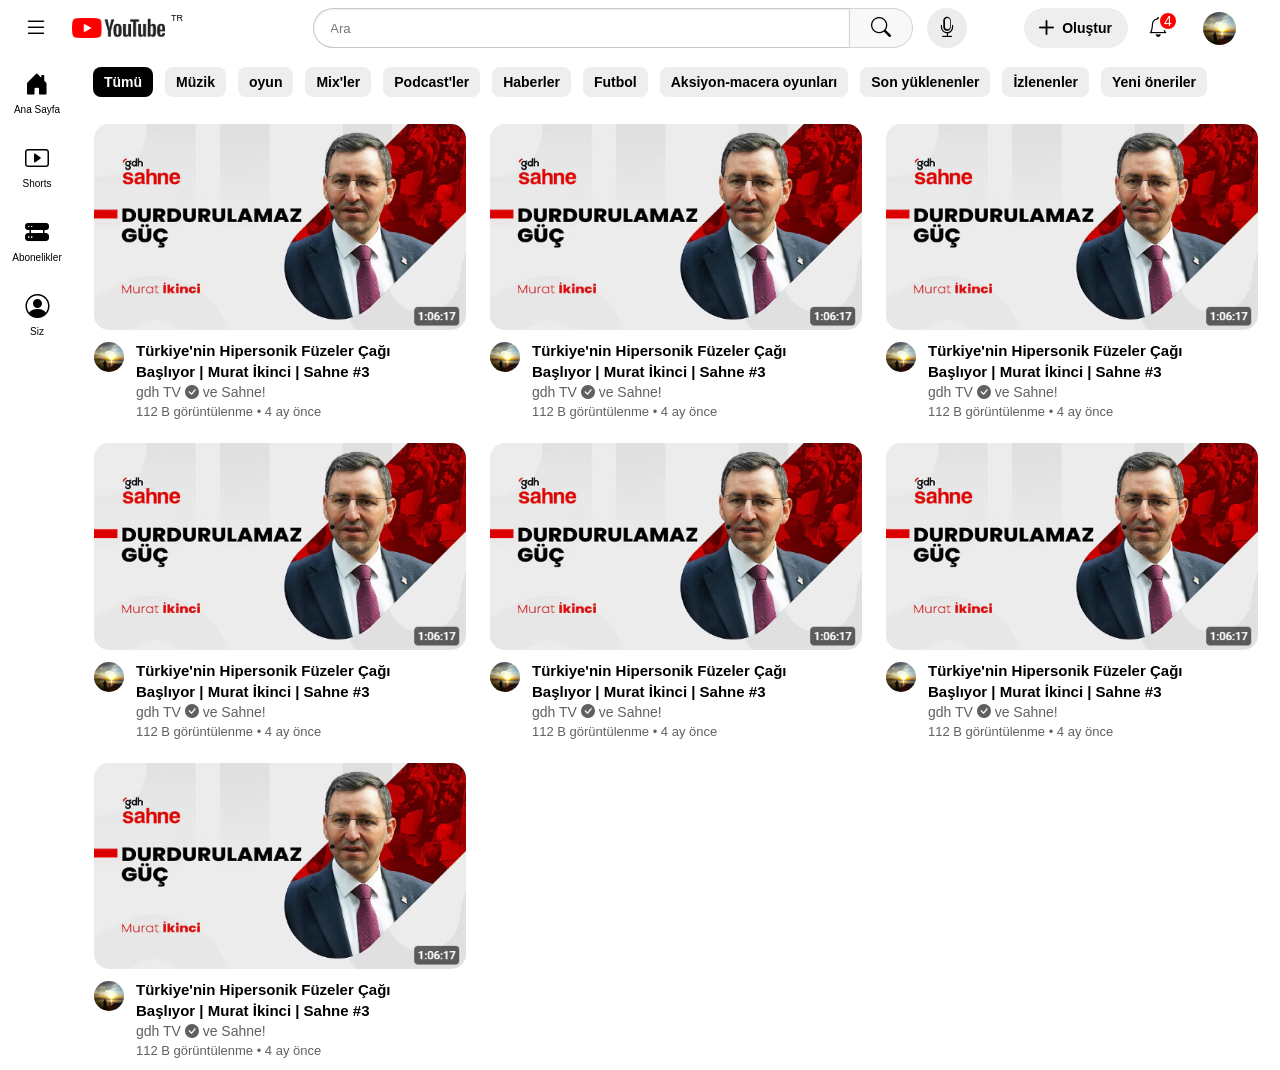
==== index.html @ d1ec2a56 "index yaptım adını" ====
<!doctype html>
<html lang="en">
    <head>
        <meta charset="UTF-8" />
        <meta name="viewport" content="width=device-width, initial-scale=1.0" />
        <link rel="stylesheet" href="youtube.css" />
        <link rel="icon" type="image/svg+xml" href="youtube-svgrepo-com.svg" />
        <title>YouTube</title>
        <link
            href="https://cdn.jsdelivr.net/npm/bootstrap-icons@1.11.3/font/bootstrap-icons.css"
            rel="stylesheet"
            YouTube
            Premium
        />
    </head>
    <body>
        <div class="container-dis">
            <div class="header">
                <div class="header-left">
                    <div class="justify">
                        <i class="bi bi-list"></i>
                    </div>
                    <div class="youtube-icon">
                        <img
                            src="YouTube_Logo_2017.svg.png"
                            alt="YouTube Logo"
                        />
                        <p>TR</p>
                    </div>
                </div>
                <div class="header-center">
                    <div class="input-dis">
                        <div class="input-t">
                            <input placeholder="Ara" type="text" />
                        </div>
                        <button class="search-button">
                            <i class="bi bi-search"></i>
                        </button>
                    </div>
                    <div class="mini-input">
                        <button class="">
                            <i class="bi bi-search"></i>
                        </button>
                    </div>
                    <button class="mic">
                        <i class="bi bi-mic"></i>
                    </button>
                </div>
                <div class="header-right">
                    <div class="olustur">
                        <i class="arti bi bi-plus"></i>
                        <p>Oluştur</p>
                    </div>
                    <div class="bildirim">
                        <i class="bi bi-bell"></i>
                        <span class="bildirim-red">4</span>
                    </div>
                    <div class="header-foto">
                        <img src="ahmet-foto.png" alt="ahmet foto" />
                    </div>
                </div>
            </div>
            <div class="site-container">
                <div class="site-sidebar">
                    <div class="sidebar-ust">
                        <div class="sidebar-item hop">
                            <i class="bi bi-house-door-fill"></i>
                            <p class="sidebar-item-p">Ana Sayfa</p>
                        </div>
                        <div class="sidebar-item">
                            <i class="bi bi-music-player"></i>
                            <p class="sidebar-item-p">Shorts</p>
                        </div>
                    </div>
                    <div class="sidebar-orta">
                        <div class="sidebar-item sidebar-orta-baslik">
                            <h4>Abonelikler</h4>
                            <i class="bi bi-chevron-right"></i>
                        </div>

                        <div class="sidebar-item">
                            <img src="ahmet-foto.png" alt="ahmet foto" />
                            <p class="sidebar-item-p">Ahmet</p>
                            <div class="mavi-bildirim"></div>
                        </div>
                        <div class="sidebar-item">
                            <img src="ahmet-foto.png" alt="ahmet foto" />
                            <p class="sidebar-item-p">Elraenn</p>
                            <div class="mavi-bildirim"></div>
                        </div>
                        <div class="sidebar-item">
                            <img src="ahmet-foto.png" alt="ahmet foto" />
                            <p class="sidebar-item-p">Elraenn</p>
                            <div class="mavi-bildirim"></div>
                        </div>
                        <div class="sidebar-item">
                            <img src="ahmet-foto.png" alt="ahmet foto" />
                            <p class="sidebar-item-p">Elraenn</p>
                            <div class="mavi-bildirim"></div>
                        </div>
                        <div class="sidebar-item">
                            <img src="ahmet-foto.png" alt="ahmet foto" />
                            <p class="sidebar-item-p">Elraenn</p>
                            <div class="mavi-bildirim"></div>
                        </div>
                        <div class="sidebar-item">
                            <img src="ahmet-foto.png" alt="ahmet foto" />
                            <p class="sidebar-item-p">Elraenn</p>
                            <div class="mavi-bildirim"></div>
                        </div>
                        <div class="sidebar-item">
                            <img src="ahmet-foto.png" alt="ahmet foto" />
                            <p class="sidebar-item-p">Elraenn</p>
                            <div class="mavi-bildirim"></div>
                        </div>
                        <div class="sidebar-item">
                            <i class="ok-assagi bi bi-chevron-down"></i>
                            <h5>Daha fazla göster</h5>
                        </div>
                    </div>
                    <div class="sidebar-orta">
                        <div class="sidebar-item sidebar-orta-baslik">
                            <h4>Siz</h4>
                            <i class="ok-sag bi bi-chevron-right"></i>
                        </div>
                        <div class="sidebar-item">
                            <i class="bi bi-person-square"></i>
                            <p class="sidebar-item-p">Kanalınız</p>
                        </div>
                        <div class="sidebar-item">
                            <i class="bi bi-reply"></i>
                            <p class="sidebar-item-p">Geçmiş</p>
                        </div>
                        <div class="sidebar-item">
                            <i class="bi bi-menu-button-wide"></i>
                            <p class="sidebar-item-p">Oynatma Listeleri</p>
                        </div>
                        <div class="sidebar-item">
                            <i class="bi bi-x-circle"></i>
                            <p class="sidebar-item-p">Daha sonra izle</p>
                        </div>
                        <div class="sidebar-item">
                            <i class="bi bi-suit-heart"></i>
                            <p class="sidebar-item-p">Begendigim videolar</p>
                        </div>
                        <div class="sidebar-item">
                            <i class="bi bi-badge-4k-fill"></i>
                            <p class="sidebar-item-p">videolarınız</p>
                        </div>
                        <div class="sidebar-item">
                            <i class="bi bi-box-arrow-in-down"></i>
                            <p class="sidebar-item-p">İndirilenler</p>
                        </div>
                    </div>
                    <div class="sidebar-orta">
                        <div class="h4 kesfet">keşfet</div>
                        <div class="sidebar-item">
                            <i class="bi bi-music-note"></i>
                            <p class="sidebar-item-p">Müzik</p>
                        </div>
                        <div class="sidebar-item">
                            <i class="bi bi-tv"></i>
                            <p class="sidebar-item-p">Canlı</p>
                        </div>
                        <div class="sidebar-item">
                            <i class="bi bi-joystick"></i>
                            <p class="sidebar-item-p">Oyun</p>
                        </div>

                        <div class="sidebar-item">
                            <i class="ok-assagi bi bi-chevron-down"></i>
                            <h5>Daha fazla göster</h5>
                        </div>
                    </div>
                    <div class="sidebar-orta">
                        <div class="h-beş">YouTube'dan daha fazla...</div>
                        <div class="sidebar-item">
                            <i class="kirmizi bi bi-youtube"></i>
                            <p class="sidebar-item-p">YouTube Premium</p>
                        </div>
                        <div class="sidebar-item">
                            <img
                                src="youtube-music-song-multimedia-audio-svgrepo-com.svg"
                                alt=""
                            />
                            <p class="sidebar-item-p">YouTube Music</p>
                        </div>
                        <div class="sidebar-item">
                            <img
                                src="youtube-music-song-multimedia-audio-svgrepo-com.svg"
                                alt=""
                            />
                            <p class="sidebar-item-p">YouTube Kids</p>
                        </div>
                    </div>
                    <div class="sidebar-orta">
                        <div class="sidebar-item">
                            <i class="bi bi-flag"></i>
                            <p class="sidebar-item-p">İçerik bildirme geç...</p>
                        </div>
                    </div>
                    <div class="sidebar-orta">
                        <div class="sidebar-footer">
                            <div class="footer-links">
                                <a href="#">Hakkında</a>
                                <a href="#">Basın</a>
                                <a href="#">Telif hakkı</a>
                                <a href="#">Bize ulaşın</a>
                                <a href="#">İçerik Üreticiler</a>
                                <a href="#">Reklam verme</a>
                                <a href="#">Geliştiriciler</a>
                            </div>

                            <div class="footer-links">
                                <a href="#">Şartlar</a>
                                <a href="#">Gizlilik</a>
                                <a href="#">Politika ve Güvenlik</a>
                                <a href="#">YouTube Nasıl Çalışıyor?</a>
                                <a href="#">Yeni özellikleri deneyin</a>
                            </div>

                            <p class="footer-copy">© 2026 Google LLC</p>
                        </div>
                    </div>
                </div>
                <div class="mobil-sidebar">
                    <div class="ana-sayfa-btn">
                        <i class="bi bi-house-door-fill"></i>
                        <p>Ana Sayfa</p>
                    </div>
                    <div class="Shorts-btn">
                        <i class="bi bi-play-btn"></i>
                        <p>Shorts</p>
                    </div>
                    <div class="Abonelikler-btn">
                        <i class="bi bi-hdd-rack-fill"></i>
                        <p>Abonelikler</p>
                    </div>
                    <div class="siz-btn">
                        <i class="bi bi-person-circle"></i>
                        <p>Siz</p>
                    </div>
                </div>
                <div class="site-chat">
                    <div class="chat-ust">
                        <button class="nav-item active">Tümü</button>
                        <button class="nav-item">Müzik</button>
                        <button class="nav-item">oyun</button>
                        <button class="nav-item">Mix'ler</button>
                        <button class="nav-item">Podcast'ler</button>
                        <button class="nav-item">Haberler</button>
                        <button class="nav-item">Futbol</button>
                        <button class="nav-item">
                            Aksiyon-macera oyunları
                        </button>
                        <button class="nav-item">Son yüklenenler</button>
                        <button class="nav-item">İzlenenler</button>
                        <button class="nav-item">Yeni öneriler</button>
                    </div>
                    <div class="chat-alt">
                        <div class="video-grid">
                            <div class="video-card">
                                <a href="youtube-video-syfası.html">
                                    <div class="video-yeri">
                                        <img
                                            src="Ekran görüntüsü 2026-05-04 115736.png"
                                            alt=""
                                        />
                                    </div>

                                    <div class="video-info">
                                        <div class="channel-avatar">
                                            <img
                                                src="ahmet-foto.png"
                                                alt="ahmet foto"
                                            />
                                        </div>

                                        <div class="text">
                                            <h4>
                                                Türkiye'nin Hipersonik Füzeler
                                                Çağı
                                            </h4>
                                            <h4>
                                                Başlıyor | Murat İkinci | Sahne
                                                #3
                                            </h4>
                                            <p>
                                                gdh TV
                                                <i
                                                    class="bi bi-check-circle-fill"
                                                ></i>
                                                ve Sahne!
                                            </p>
                                            <span
                                                >112 B görüntülenme • 4 ay
                                                önce</span
                                            >
                                        </div>
                                    </div>
                                </a>
                            </div>
                            <div class="video-card">
                                <a href="youtube-video-syfası.html">
                                    <div class="video-yeri">
                                        <img
                                            src="Ekran görüntüsü 2026-05-04 115736.png"
                                            alt=""
                                        />
                                    </div>

                                    <div class="video-info">
                                        <div class="channel-avatar">
                                            <img
                                                src="ahmet-foto.png"
                                                alt="ahmet foto"
                                            />
                                        </div>

                                        <div class="text">
                                            <h4>
                                                Türkiye'nin Hipersonik Füzeler
                                                Çağı
                                            </h4>
                                            <h4>
                                                Başlıyor | Murat İkinci | Sahne
                                                #3
                                            </h4>
                                            <p>
                                                gdh TV
                                                <i
                                                    class="bi bi-check-circle-fill"
                                                ></i>
                                                ve Sahne!
                                            </p>
                                            <span
                                                >112 B görüntülenme • 4 ay
                                                önce</span
                                            >
                                        </div>
                                    </div>
                                </a>
                            </div>
                            <div class="video-card">
                                <a href="youtube-video-syfası.html">
                                    <div class="video-yeri">
                                        <img
                                            src="Ekran görüntüsü 2026-05-04 115736.png"
                                            alt=""
                                        />
                                    </div>

                                    <div class="video-info">
                                        <div class="channel-avatar">
                                            <img
                                                src="ahmet-foto.png"
                                                alt="ahmet foto"
                                            />
                                        </div>

                                        <div class="text">
                                            <h4>
                                                Türkiye'nin Hipersonik Füzeler
                                                Çağı
                                            </h4>
                                            <h4>
                                                Başlıyor | Murat İkinci | Sahne
                                                #3
                                            </h4>
                                            <p>
                                                gdh TV
                                                <i
                                                    class="bi bi-check-circle-fill"
                                                ></i>
                                                ve Sahne!
                                            </p>
                                            <span
                                                >112 B görüntülenme • 4 ay
                                                önce</span
                                            >
                                        </div>
                                    </div>
                                </a>
                            </div>
                            <div class="video-card">
                                <a href="youtube-video-syfası.html">
                                    <div class="video-yeri">
                                        <img
                                            src="Ekran görüntüsü 2026-05-04 115736.png"
                                            alt=""
                                        />
                                    </div>

                                    <div class="video-info">
                                        <div class="channel-avatar">
                                            <img
                                                src="ahmet-foto.png"
                                                alt="ahmet foto"
                                            />
                                        </div>

                                        <div class="text">
                                            <h4>
                                                Türkiye'nin Hipersonik Füzeler
                                                Çağı
                                            </h4>
                                            <h4>
                                                Başlıyor | Murat İkinci | Sahne
                                                #3
                                            </h4>
                                            <p>
                                                gdh TV
                                                <i
                                                    class="bi bi-check-circle-fill"
                                                ></i>
                                                ve Sahne!
                                            </p>
                                            <span
                                                >112 B görüntülenme • 4 ay
                                                önce</span
                                            >
                                        </div>
                                    </div>
                                </a>
                            </div>
                            <div class="video-card">
                                <a href="youtube-video-syfası.html">
                                    <div class="video-yeri">
                                        <img
                                            src="Ekran görüntüsü 2026-05-04 115736.png"
                                            alt=""
                                        />
                                    </div>

                                    <div class="video-info">
                                        <div class="channel-avatar">
                                            <img
                                                src="ahmet-foto.png"
                                                alt="ahmet foto"
                                            />
                                        </div>

                                        <div class="text">
                                            <h4>
                                                Türkiye'nin Hipersonik Füzeler
                                                Çağı
                                            </h4>
                                            <h4>
                                                Başlıyor | Murat İkinci | Sahne
                                                #3
                                            </h4>
                                            <p>
                                                gdh TV
                                                <i
                                                    class="bi bi-check-circle-fill"
                                                ></i>
                                                ve Sahne!
                                            </p>
                                            <span
                                                >112 B görüntülenme • 4 ay
                                                önce</span
                                            >
                                        </div>
                                    </div>
                                </a>
                            </div>
                            <div class="video-card">
                                <a href="youtube-video-syfası.html">
                                    <div class="video-yeri">
                                        <img
                                            src="Ekran görüntüsü 2026-05-04 115736.png"
                                            alt=""
                                        />
                                    </div>

                                    <div class="video-info">
                                        <div class="channel-avatar">
                                            <img
                                                src="ahmet-foto.png"
                                                alt="ahmet foto"
                                            />
                                        </div>

                                        <div class="text">
                                            <h4>
                                                Türkiye'nin Hipersonik Füzeler
                                                Çağı
                                            </h4>
                                            <h4>
                                                Başlıyor | Murat İkinci | Sahne
                                                #3
                                            </h4>
                                            <p>
                                                gdh TV
                                                <i
                                                    class="bi bi-check-circle-fill"
                                                ></i>
                                                ve Sahne!
                                            </p>
                                            <span
                                                >112 B görüntülenme • 4 ay
                                                önce</span
                                            >
                                        </div>
                                    </div>
                                </a>
                            </div>
                            <div class="video-card">
                                <div class="video-yeri">
                                    <img
                                        src="Ekran görüntüsü 2026-05-04 115736.png"
                                        alt=""
                                    />
                                </div>

                                <div class="video-info">
                                    <div class="channel-avatar">
                                        <img
                                            src="ahmet-foto.png"
                                            alt="ahmet foto"
                                        />
                                    </div>

                                    <div class="text">
                                        <h4>
                                            Türkiye'nin Hipersonik Füzeler Çağı
                                        </h4>
                                        <h4>
                                            Başlıyor | Murat İkinci | Sahne #3
                                        </h4>
                                        <p>
                                            gdh TV
                                            <i
                                                class="bi bi-check-circle-fill"
                                            ></i>
                                            ve Sahne!
                                        </p>
                                        <span
                                            >112 B görüntülenme • 4 ay
                                            önce</span
                                        >
                                    </div>
                                </div>
                            </div>
                        </div>
                    </div>
                </div>
            </div>
        </div>
    </body>
</html>
---- youtube.css ----
* {
    margin: 0;
    padding: 0;
    box-sizing: border-box;
    outline: 0;
}

html,
body {
    height: 100%;
    font-family: Arial;
}

    .container-dis {
        display: flex;
        flex-direction: column;
        height: 100%;
        position: relative;
    }

.header {
    display: flex;
    flex-direction: row;
    justify-content: space-between;
    align-items: center;

    position: fixed;
    
    top: 0;

    left: 0;
    right: 0;
    width: 100%;

    height: 56px;

    padding: 0 16px;
    z-index: 1000;
    background-color: white;
}

.header-left {
    display: flex;
    align-items: center;
    gap: 16px;
    flex-shrink: 0;
}

.justify {
    width: 40px;
    height: 40px;
    display: flex;
    align-items: center;
    justify-content: center;
    cursor: pointer;
}

.justify i {
    font-size: 24px;
}

.justify:hover {
    background-color: #eee;
    border-radius: 1000px;
    width: 40px;
    height: 40px;
}

.youtube-icon {
    display: flex;
    align-items: center;
    cursor: pointer;
}

.youtube-icon img {
    width: 93px;
}

.youtube-icon p {
    font-size: 9px;
    font-weight: 200;
    margin: 0 0 20px 6px !important;
}



.header-center {
    display: flex;
    flex: 0 1 762px;
    align-items: center;
    min-width: 0;
    flex-shrink: 1;
    max-width: 730px;
}

.input-dis {
    display: flex;
    flex: 1;
    position: relative;
    margin: 0 0 0 40px;
    height: 40px;
    padding: 0 4px;
    color: black;
}

.input-t {
    position: relative;
    align-items: center;
    border: 1px solid;
    border-color: #c6c6c6;
    border-right: 0;
    background-color: var(--t518e925f61bdcb91);
    box-shadow: inset 0 1px 2px #eee;
    border-radius: 40px 0 0 40px;
    margin-left: 32px;
    padding: 0 4px 0 16px;
    display: flex;
    flex: 1;
    flex-shrink: 1;
    cursor: text;
}

.input-t input {
    display: flex;
    flex: 1;
    border: none;
    border-radius: 40px 0 0 40px;
    min-width: none;
    width: 100%;
    background-color: w;
}


.search-button {
    border: 1px solid #d3d3d3;
    background-color: #f8f8f8;
    width: 64px;
    border-radius: 0 40px 40px 0;
    justify-content: center;
    cursor: pointer;
    padding: 0;
    margin: 0;
    color: inherit;
}

.search-button:hover {
    background-color: #e3e2e2;
}

.search-button i {
    font-size: 20px;
}

.mic {
    border-radius: 1000px;
    margin-left: 10px;
    background-color: #edebeb;
    width: 40px;
    height: 40px;
    border: none;
    flex-shrink: 0;
    cursor: pointer;
}

.mic:hover {
    background-color: #d5d5d5;
}

.mic i {
    font-size: 20px;
}



.header-right {
    display: flex;
    align-items: center;
    justify-content: flex-end;
    min-width: 215px;
    gap: 10px;
    flex-shrink: 0;
    margin-right: 28px;
}

.olustur {
    display: flex;
    align-items: center;
    justify-content: center;

    background-color: #eee;
    border-radius: 20px;

    height: 40px;
    padding: 0 16px 0 8px;
    cursor: pointer;
}

.olustur:hover {
    background-color: rgb(213, 212, 212);
}

.olustur i {
    font-size: 30px;
}

.olustur p {
    font-size: 14px;
    font-weight: 600;
}


.bildirim {
    display: flex;
    align-items: center;
    justify-content: center;
    position: relative;

    border-radius: 1000px;

    height: 40px;
    width: 40px;
    cursor: pointer;
}

.bildirim:hover {
    background-color: rgb(225, 223, 223);
}

.bildirim i {
    font-size: 20px;
}

.bildirim span {
    font-size: 14px;
    color: white;
}

.bildirim-red {
    display: flex;
    justify-content: center;
    align-items: center;

    position: absolute;
    top: 3px;
    right: 0;

    width: 20px;

    background-color: red;
    border-radius: 1000px;
    border: 2px solid white;
}

.header-foto {
    display: flex;
    align-items: center;
    justify-content: center;
    margin-left: 15px;
    cursor: pointer;
}

.header-foto img {
    width: 33px;
    height: 33px;
    border-radius: 1000px;
}









.site-container {
    display: flex;
    padding-top: 56px;
}

.site-sidebar {
    display: flex;
    flex-direction: column;
    overflow-y: auto;


    position: fixed;

    left: 0;

    top: 56px;
    height: calc(100vh - 56px);

    width: 240px;

    background-color: white;

}

.sidebar-ust {
    display: flex;
    flex-direction: column;
    padding: 10px;
}

.sidebar-item {

    display: flex;

    align-items: center;

    position: relative;

    gap: 25px;

    width: 204px;
    height: 40px;

    padding: 10px 12px;

    cursor: pointer;
}

.sidebar-item img {
    width: 25px;
    height: 25px;
    border-radius: 1000px;

}

.sidebar-item:hover {
    background-color: rgba(193, 193, 193, 0.205);

    border-radius: 10px;
}

.sidebar-item p {
    font-size: 14px;
    font-weight: 500;
}

.sidebar-item i {
    font-size: 24px;
}







.sidebar-orta {

    display: flex;
    flex-direction: column;

    padding: 12px ;


    border-top: 1px solid #dedcdc;
}

.sidebar-orta-baslik {
    display: flex;
    align-items: center;
    gap: 10px;
}

.sidebar-orta-baslik h4 {
    font-size: 15px;
}

.sidebar-item h5 {
    color: #232323;
    font-size: 14px;
    font-weight: 500;
}

.sidebar-orta-baslik i {
    font-size: 12px;
}




.sidebar-item .ok-assagi {
    font-size: 17px;
    color: #000000;
    margin: 0 4px;
}

.sidebar-item h5 {
    color: #232323;
    font-size: 14px;
    font-weight: 500;

}

.mavi-bildirim {
    position: absolute;
    top: 17px;
    right: 20px;

    width: 4px;
    height: 4px;

    border-radius: 1000px;

    background-color: rgb(52, 52, 192);
}


.ok-sag {
    font-size: 13px;
    font-weight: 400;
}


.h-beş {
    font-size: 16px !important;
    font-weight: 600 !important;
    padding: 5px 11px;
}


.sidebar-footer {
    padding: 7px 12px;
    margin-top: auto; /* en alta iter */
}



.footer-links {
    display: flex;
    flex-wrap: wrap; /* linkler satıra sığmazsa alt satıra geçer */
    gap: 4px 6px;
    margin-bottom: 12px;
}

.footer-links a {
    font-size: 13px;
    font-weight: 500;
    color: #383838;
    text-decoration: none;
}

.footer-links a:hover {
    color: #000;
}

.footer-copy {
    font-size: 12px;
    color: #606060;
    margin-top: 20px;
}




.hop {
    background-color: rgba(193, 193, 193, 0.205);

    border-radius: 10px;
}

.cizgi {
    width: 240px !important;
    height: 1px !important;
    background-color: #9b9494 !important;
}

.kesfet {
    font-size: 15px;
    font-weight: 600;
    padding: 0 25px 0 10px;
    margin: 10px 0;
}

.kirmizi {
    color: red;
}






* {
    scrollbar-width: none;
    /* Firefox */
}

*::-webkit-scrollbar {
    display: none;
    /* Chrome / Edge / Safari */
}














.site-chat {
    display: flex;
    flex-direction: column;
    position: relative;
    flex: 1;
    margin-left: 240px ;
    padding: 0px 10px;
    background: white;
    min-width: 0;
}
.chat-ust {
    display: flex;
    gap: 12px;
    position: sticky;
    top: 56px;
    height: 56px;
    background-color: white;
    z-index: 999;
    padding: 11px;
    
    overflow-x: auto;
    width: 100%;
 
    min-width: 0;
}
.nav-item {
    display: flex;

    align-items: center;
    white-space: nowrap;

    flex-shrink: 0;
    
    font-size: 14px;
    font-weight: 600;
    color: #000000;
    cursor: pointer;

    background: #eee;

    padding: 7px 11px;

    height: 30px;

    border-radius: 8px;

   
    border: none;
}

.active {
    background-color: #000000;
    color: white;
}




.chat-alt {
    display: flex;
    flex-direction: column;
    gap: 12px;
    

}




.video-grid {
    display: grid;
    grid-template-columns: repeat(3, 1fr);
}


@media (max-width: 975px) {
    .video-grid {
        grid-template-columns: repeat(2, 1fr);
    }
}

@media (max-width: 585px) {
    .video-grid {
        grid-template-columns: 1fr;
    }
}

.video-card {
    display: flex;
    flex-direction: column;
    cursor: pointer;
    padding: 12px;
}
.video-card:hover {
    background-color: rgba(223, 201, 201, 0.205);
    border-radius: 20px;
    padding: 12px;
    transition: all 0.5s ease;
     box-shadow: 0 4px 10px rgba(0,0,0,0.1);
}


.video-yeri img {
    width: 100%;
    height: auto;
    border-radius: 15px;
}
.channel-avatar img {
    width: 30px;
    height: 30px;
    border-radius: 1000px;
}
.video-info {
    display: flex;
    gap: 12px;
    margin-top: 8px;
}
.video-card .text {
    display: flex;
    flex-direction: column;
    gap: 4px;
}
.video-card .text h4 {
    font-size: 15px;
    font-weight: 600;
}
.video-card .text p {
    font-size: 14px;
    color: #606060;
}
.video-card .text span {
    font-size: 13px;
    color: #606060;
}

p {
    margin: 0 !important;
    padding: 0 !important;
}

.mini-input {
    display: none;
}


.mobil-sidebar {
    display: none;
}


    
@media (max-width: 1315px) {
 
    .site-sidebar {
        display: none;
    }
    .mobil-sidebar {
        display: flex;
        flex-direction: column;
        position: fixed;
        left: 0;
        width: 72px;

        justify-content: center;
    }
    
    .Shorts-btn i,
    .ana-sayfa-btn i,
    .Abonelikler-btn i,
    .siz-btn i
    {
        font-size: 24px;
    }


      
    .Shorts-btn p,
    .ana-sayfa-btn p,
    .Abonelikler-btn p,
    .siz-btn p
    {
        font-size: 10px;
    }
    
    .Shorts-btn ,
    .ana-sayfa-btn ,
    .Abonelikler-btn ,
    .siz-btn 
    {
        display: flex;
        flex-direction: column;
        align-items: center;
        justify-content: center;
        height: 74px;
        width: 64px;
        gap: 5px;

        margin: 0 5px;
    }
  
    
    .Shorts-btn:hover ,
    .ana-sayfa-btn:hover ,
    .Abonelikler-btn:hover ,
    .siz-btn:hover
    {
        display: flex;
        flex-direction: column;
        align-items: center;
        justify-content: center;
        height: 74px;
        width: 64px;
        gap: 5px;
        margin: 0 5px;

        background-color: #eee;
        border-radius: 10px;
        cursor: pointer;
    }
  




    .site-chat {
        margin-left: 72px;
    }
   
    
}



@media (max-width: 1055px) and (min-width: 975px){

    .text h4:nth-child(2) {
        display: none;
    }
    
}




a {
     text-decoration: none;
     color: inherit;
}


@media (max-width: 792px) {

    .mobil-sidebar {
        display: none;
        width: 0px;
    }

    .site-chat {
        margin-left: 0;
    }
    
}

@media (max-width: 660px) and (min-width: 584px){

    .text h4:nth-child(2) {
        display: none;
    }
    
}


@media (max-width: 657px) {
    .input-dis {
        display: none;
    }
    .header-center {
        justify-content: flex-end;
    }
    .mini-input {
        display: flex;
        margin-left: 0;
        
    }
    .mini-input button {
        display: flex;
        justify-content: center;
        align-items: center;
        border: none;
        width: 40px;
        height: 40px;
        border-radius: 1000px;
        cursor: pointer;
        padding: 0;
        margin: 0;
        background: white;
    }

    .mini-input button i {
        font-size: 20px;
    }

    .mini-input button:hover {
        background-color: #e6e4e4;
    }   
    .mic {
        background-color: #ffffff;
        margin-left: 0;
    }

    
    .header-right {
        display: flex;
        align-items: center;
        min-width: 0;
        gap: 0px;
    }

    .header {
        padding: 0 8px;
    }
}
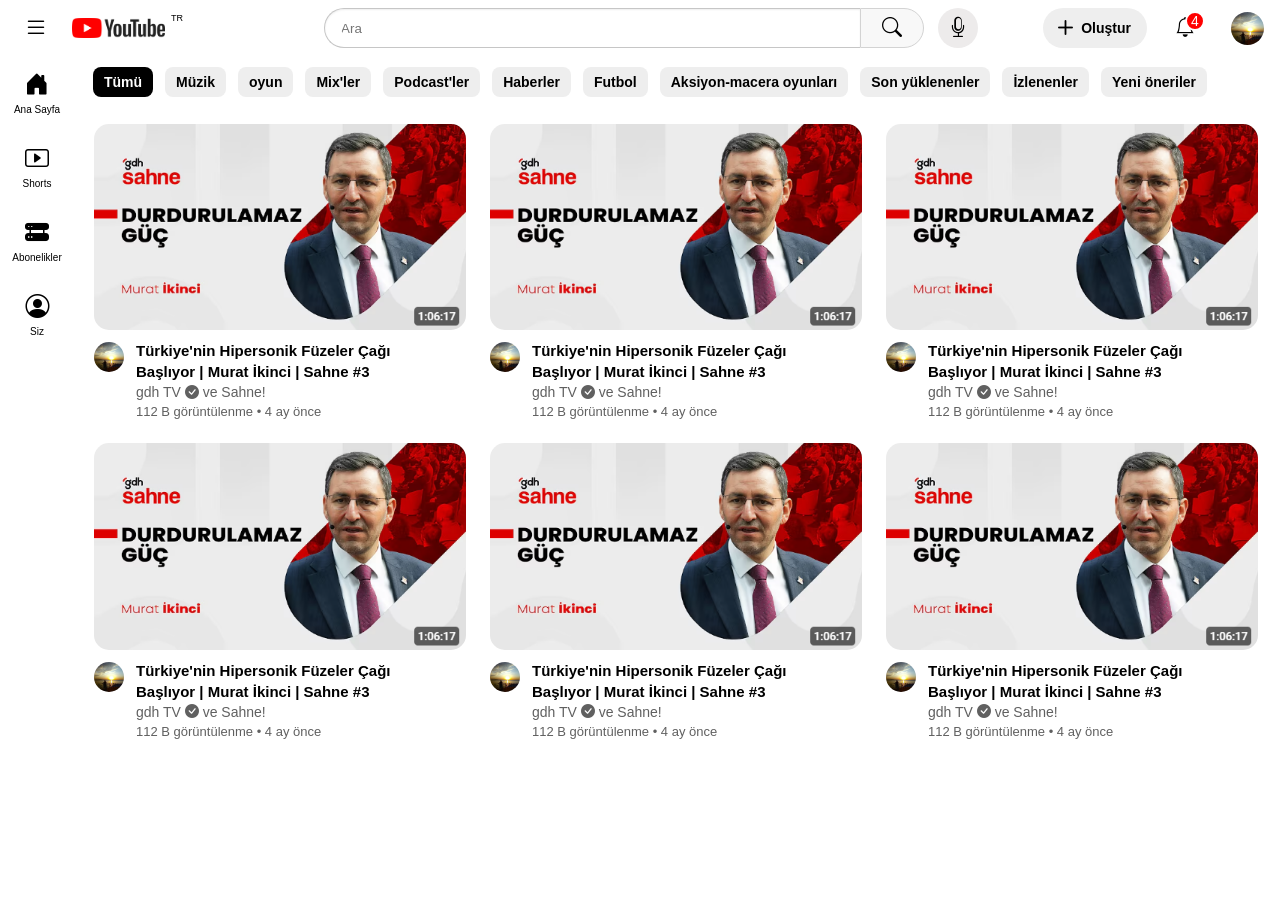
==== commit 884d96e2: "youtube sidebar güncellendi" ====
--- a/index.html
+++ b/index.html
@@ -20,13 +20,15 @@
                     <div class="justify">
                         <i class="bi bi-list"></i>
                     </div>
-                    <div class="youtube-icon">
-                        <img
-                            src="YouTube_Logo_2017.svg.png"
-                            alt="YouTube Logo"
-                        />
-                        <p>TR</p>
-                    </div>
+                    <a href="index.html">
+                        <div class="youtube-icon">
+                            <img
+                                src="YouTube_Logo_2017.svg.png"
+                                alt="YouTube Logo"
+                            />
+                            <p>TR</p>
+                        </div>
+                    </a>
                 </div>
                 <div class="header-center">
                     <div class="input-dis">
@@ -260,7 +262,7 @@
                     <div class="chat-alt">
                         <div class="video-grid">
                             <div class="video-card">
-                                <a href="youtube-video-syfası.html">
+                                <a href="youtube-video-syfasi.html">
                                     <div class="video-yeri">
                                         <img
                                             src="Ekran görüntüsü 2026-05-04 115736.png"
@@ -301,7 +303,7 @@
                                 </a>
                             </div>
                             <div class="video-card">
-                                <a href="youtube-video-syfası.html">
+                                <a href="youtube-video-syfasi.html">
                                     <div class="video-yeri">
                                         <img
                                             src="Ekran görüntüsü 2026-05-04 115736.png"
@@ -342,7 +344,7 @@
                                 </a>
                             </div>
                             <div class="video-card">
-                                <a href="youtube-video-syfası.html">
+                                <a href="youtube-video-syfasi.html">
                                     <div class="video-yeri">
                                         <img
                                             src="Ekran görüntüsü 2026-05-04 115736.png"
@@ -383,7 +385,7 @@
                                 </a>
                             </div>
                             <div class="video-card">
-                                <a href="youtube-video-syfası.html">
+                                <a href="youtube-video-syfasi.html">
                                     <div class="video-yeri">
                                         <img
                                             src="Ekran görüntüsü 2026-05-04 115736.png"
@@ -424,7 +426,7 @@
                                 </a>
                             </div>
                             <div class="video-card">
-                                <a href="youtube-video-syfası.html">
+                                <a href="youtube-video-syfasi.html">
                                     <div class="video-yeri">
                                         <img
                                             src="Ekran görüntüsü 2026-05-04 115736.png"
@@ -465,7 +467,7 @@
                                 </a>
                             </div>
                             <div class="video-card">
-                                <a href="youtube-video-syfası.html">
+                                <a href="youtube-video-syfasi.html">
                                     <div class="video-yeri">
                                         <img
                                             src="Ekran görüntüsü 2026-05-04 115736.png"
@@ -505,47 +507,11 @@
                                     </div>
                                 </a>
                             </div>
-                            <div class="video-card">
-                                <div class="video-yeri">
-                                    <img
-                                        src="Ekran görüntüsü 2026-05-04 115736.png"
-                                        alt=""
-                                    />
-                                </div>
-
-                                <div class="video-info">
-                                    <div class="channel-avatar">
-                                        <img
-                                            src="ahmet-foto.png"
-                                            alt="ahmet foto"
-                                        />
-                                    </div>
-
-                                    <div class="text">
-                                        <h4>
-                                            Türkiye'nin Hipersonik Füzeler Çağı
-                                        </h4>
-                                        <h4>
-                                            Başlıyor | Murat İkinci | Sahne #3
-                                        </h4>
-                                        <p>
-                                            gdh TV
-                                            <i
-                                                class="bi bi-check-circle-fill"
-                                            ></i>
-                                            ve Sahne!
-                                        </p>
-                                        <span
-                                            >112 B görüntülenme • 4 ay
-                                            önce</span
-                                        >
-                                    </div>
-                                </div>
-                            </div>
                         </div>
                     </div>
                 </div>
             </div>
         </div>
+        <script src="https://cdn.jsdelivr.net/npm/bootstrap@5.3.7/dist/js/bootstrap.bundle.min.js"></script>
     </body>
 </html>
--- a/youtube.css
+++ b/youtube.css
@@ -170,7 +170,19 @@
     font-size: 20px;
 }
 
-
+.offcanvas{
+    width: 240px;
+}
+
+.offcanvas-body p{
+    padding: 10px;
+    border-radius: 10px;
+    cursor: pointer;
+}
+
+.offcanvas-body p:hover{
+    background-color: #f2f2f2;
+}
 
 .header-right {
     display: flex;
@@ -179,7 +191,6 @@
     min-width: 215px;
     gap: 10px;
     flex-shrink: 0;
-    margin-right: 28px;
 }
 
 .olustur {
@@ -220,6 +231,8 @@
     height: 40px;
     width: 40px;
     cursor: pointer;
+     margin: 0 8px;
+    margin-right: 16px;
 }
 
 .bildirim:hover {
@@ -255,7 +268,6 @@
     display: flex;
     align-items: center;
     justify-content: center;
-    margin-left: 15px;
     cursor: pointer;
 }
 
@@ -641,11 +653,6 @@
 .video-card .text span {
     font-size: 13px;
     color: #606060;
-}
-
-p {
-    margin: 0 !important;
-    padding: 0 !important;
 }
 
 .mini-input {
@@ -803,7 +810,6 @@
         cursor: pointer;
         padding: 0;
         margin: 0;
-        background: white;
     }
 
     .mini-input button i {
@@ -831,3 +837,38 @@
     }
 }
     
+@media (max-width: 499px) {
+    .mic {
+        display: none;
+    }
+}
+
+    
+@media (max-width: 430px) {
+    .olustur p {
+        display: none;
+    }
+    .olustur {
+        width: 40px;
+        padding: 0 8px;
+        display: flex;
+        justify-content: center;
+        align-items: center;
+    }
+}
+    
+@media (max-width: 340px) {
+    .header-foto {
+        display: none;
+    }
+  
+}
+
+    
+@media (max-width: 300px) {
+    .bildirim {
+        display: none;
+    }
+  
+}
+
